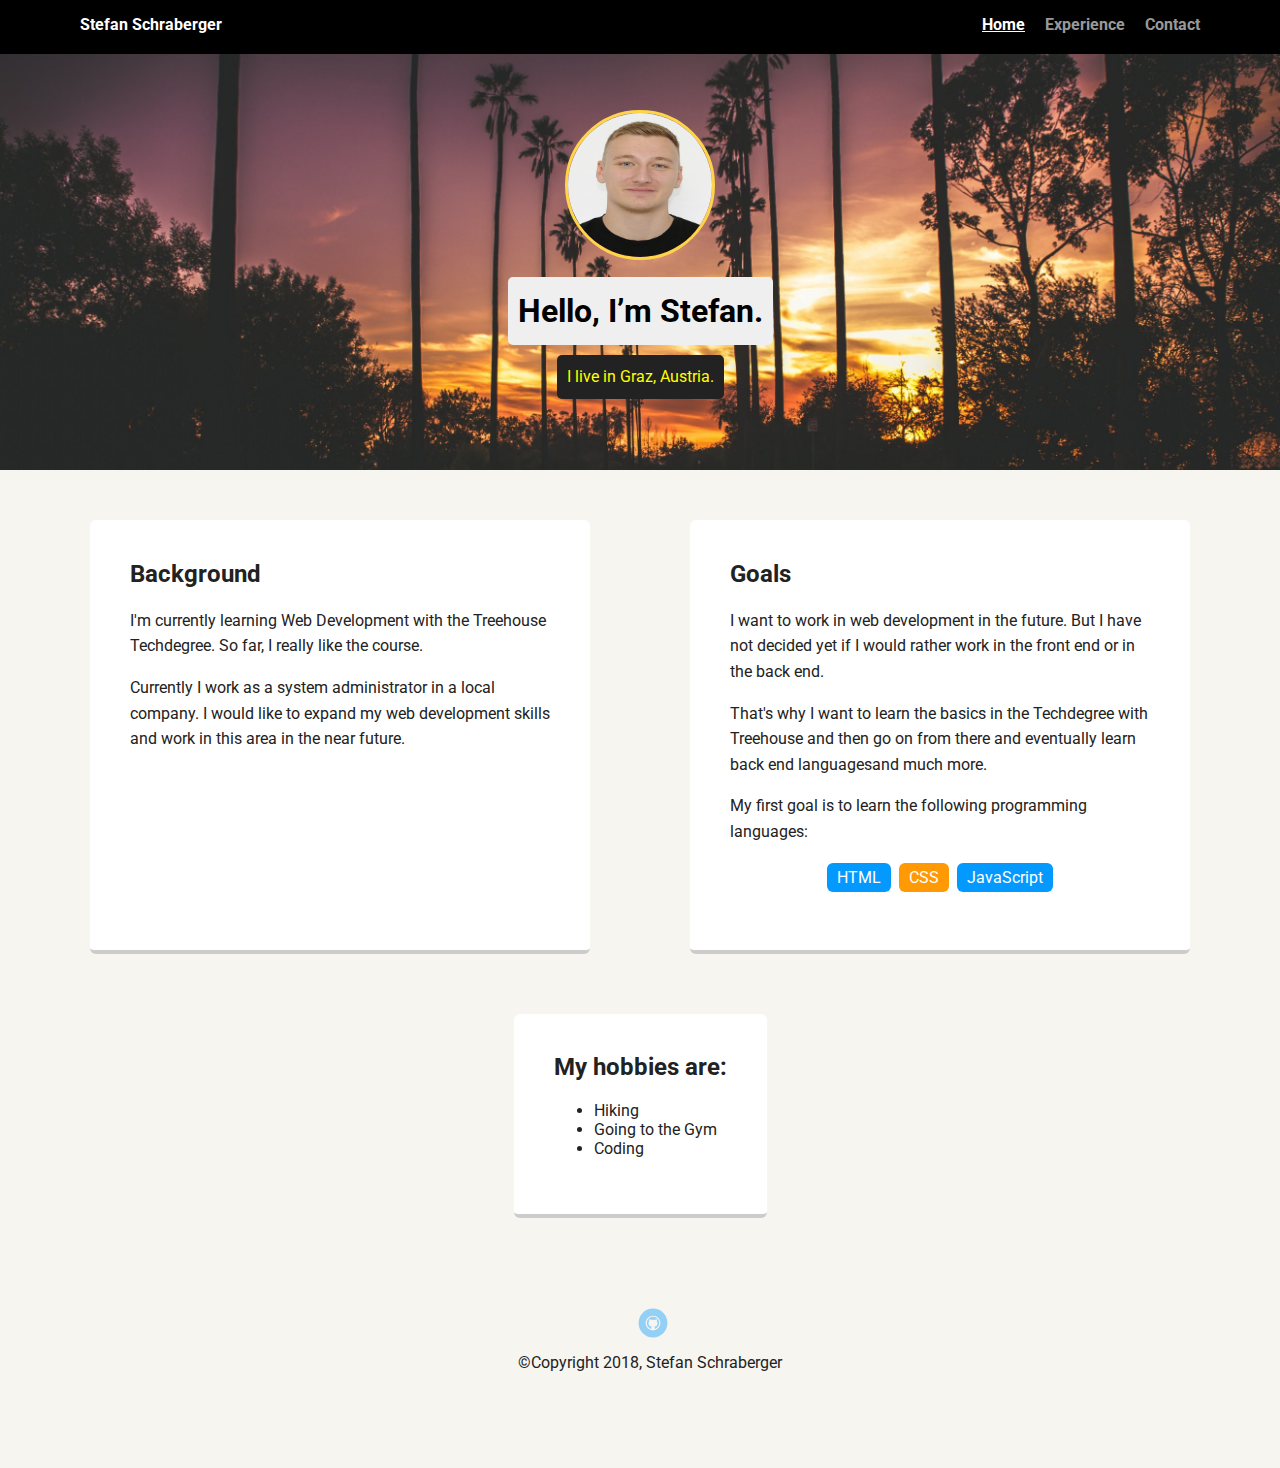
==== index.html @ d4425967 "Project finished" ====
<!DOCTYPE html>
<html lang="en">

<head>
  <meta charset="utf-8" />
  <title>Stefan Schraberger's Profile</title>
  <meta name="viewport" content="width=device-width, initial-scale=1.0" />
  <link rel="stylesheet" href="styles.css" />
  <link href="https://fonts.googleapis.com/css?family=Muli%7CRoboto:400,300,500,700,900" rel="stylesheet" />
</head>

<body>
  <div class="main-nav">
    <ul class="nav">
      <li class="name">Stefan Schraberger</li>
      <li class="active"><a href="index.html">Home</a></li>
      <li><a href="experience.html">Experience</a></li>
      <li><a href="contact.html">Contact</a></li>
    </ul>
  </div>

  <header>
    <img src="images/profileImg.jpg" alt="Drawing of Stefan Schraberger" class="profile-image" />
    <h1 class="tag name">Hello, I’m Stefan.</h1>
    <p class="tag location">I live in Graz, Austria.</p>
  </header>

  <main class="flex">
    <div class="card">
      <h2>Background</h2>
      <p>
        I'm currently learning Web Development with the Treehouse Techdegree.
        So far, I really like the course.
      </p>
      <p>
        Currently I work as a system administrator in a local company. I would
        like to expand my web development skills and work in this area in the
        near future.
      </p>
    </div>

    <div class="card">
      <h2>Goals</h2>
      <p>
        I want to work in web development in the future. But I have not
        decided yet if I would rather work in the front end or in the back
        end.
      </p>
      <p>
        That's why I want to learn the basics in the Techdegree with Treehouse
        and then go on from there and eventually learn back end languages
        ​​and much more.
      </p>
      <p>My first goal is to learn the following programming languages:</p>
      <ul class="skills">
        <li>HTML</li>
        <li>CSS</li>
        <li>JavaScript</li>
      </ul>
    </div>
  </main>
  <aside class="flex">
    <div class="card">
      <h2>My hobbies are:</h2>
      <ul>
        <li>Hiking</li>
        <li>Going to the Gym</li>
        <li>Coding</li>
      </ul>
    </div>
  </aside>
  <footer>
    <ul>
      <li><a href="https://github.com/stefansra" class="social github">Github</a></li>
    </ul>
    <p class="copyright">&copy;Copyright 2018, Stefan Schraberger</p>
  </footer>
</body>

</html>
---- styles.css ----
/* Global Layout Set-up */
* {
  box-sizing: border-box;
}

body {
  margin: 0;
  padding: 0;
  text-align: center;
  font-family: "Roboto", sans-serif;
  color: #222;
  background: #f7f5f0;
}
/* Link Styles */

a {
  text-decoration: none;
  color: #999;
}
a:hover {
  color: #6633ff;
}

/* Section Styles */

.main-nav {
  width: 100%;
  background: black;
  min-height: 30px;
  padding: 10px;
  position: fixed;
  text-align: center;
}
.nav {
  display: flex;
  justify-content: space-around;
  font-weight: 700;
  list-style-type: none;
  margin: 0 auto;
  padding: 0;
}

.nav .name {
  display: block;
  margin-right: auto;
  color: white;
}
.nav li {
  padding: 5px 10px 10px 10px;
}
.nav a {
  transition: all 0.5s;
}
.nav a:hover {
  color: white;
}

.active a{
  color:white;
  text-decoration: underline;
}

header {
  text-align: center;
  background: url("images/backgroundIndex.jpg") no-repeat top center;
  background-size: cover;
  overflow: hidden;
  padding-top: 60px;
}
header {
  line-height: 1.5;
}

#experience {
  background: url("images/backgroundExperience.jpg") no-repeat top center;
}

#experience h1 {
  margin-top: 100px;
}

#contact {
  background: url("images/backgroundContact.jpg") no-repeat top center;
}

#contact h1 {
  margin-top: 100px;
}

header .profile-image {
  margin-top: 50px;
  width: 150px;
  height: 150px;
  border-radius: 50%;
  border: 3px solid #FFD449;
  transition: all 0.8s;
}
header .profile-image:hover {
  transform: scale(1.2) rotate(360deg);
}
.tag {
  background-color: #efefef;
  color: black;
  padding: 10px;
  border-radius: 5px;
  display: table;
  margin: 10px auto;
}
.location {
  background-color: #222;
  color: yellow;
}
.card {
  margin: 30px;
  padding: 20px 40px 40px;
  max-width: 500px;
  text-align: left;
  background: #fff;
  border-bottom: 4px solid #ccc;
  border-radius: 6px;
  transition: all 0.5s;
}
.card:hover {
  border-color: blue;
}

.card2{
  margin: 30px;
  padding: 20px 40px 40px;
  max-width: 1000px;
  min-width: 800px;
  text-align: left;
  background: #fff;
  border-bottom: 4px solid #ccc;
  border-radius: 6px;
  transition: all 0.5s;
}
.card2:hover {
  border-color: blue;
}

ul.skills {
  padding: 0;
  text-align: center;
}

.skills li {
  border-radius: 6px;
  display: inline-block;
  background: #ff9904;
  color: white;
  padding: 5px 10px;
  margin: 2px;
}

.skills li:nth-child(odd) {
  background: #0399ff;
}

footer {
  width: 100%;
  min-height: 30px;
  padding: 20px 0 40px 20px;
}

footer .copyright {
  top: -8px;
  font-size: 0.75em;
}

footer ul {
  list-style-type: none;
  margin: 0;
  padding: 0;
}

footer ul li {
  display: inline-block;
}

a.social {
  display: inline-block;
  text-indent: -9999px;
  margin-left: 5px;
  width: 30px;
  height: 30px;
  background-size: 30px 30px;
  opacity: 0.4;
  transition: all 0.5s;
}
a.twitter {
  background-image: url(images/twitter.svg);
}
a.linkedin {
  background-image: url(images/linkedin.svg);
}
a.github {
  background-image: url(images/github.svg);
}
a.social:hover {
  opacity: 1;
}
.clearfix {
  clear: both;
}

/* Styles for larger screens */
@media screen and (min-width: 720px) {
  .flex {
    display: -ms-flexbox; /* TWEENER - IE 10 */
    display: flex;
    max-width: 1200px;
    -ms-flex-pack: distribute;
    justify-content: space-around;
    margin: 0 auto;
  }

  header {
    min-height: 470px;
  }

  .nav {
    max-width: 1200px;
    padding: 0 30px;
  }

  main {
    padding-top: 20px;
  }

  main p {
    line-height: 1.6em;
  }

  footer {
    font-size: 1.3em;
    max-width: 1200px;
    margin: 40px auto;
  }
}
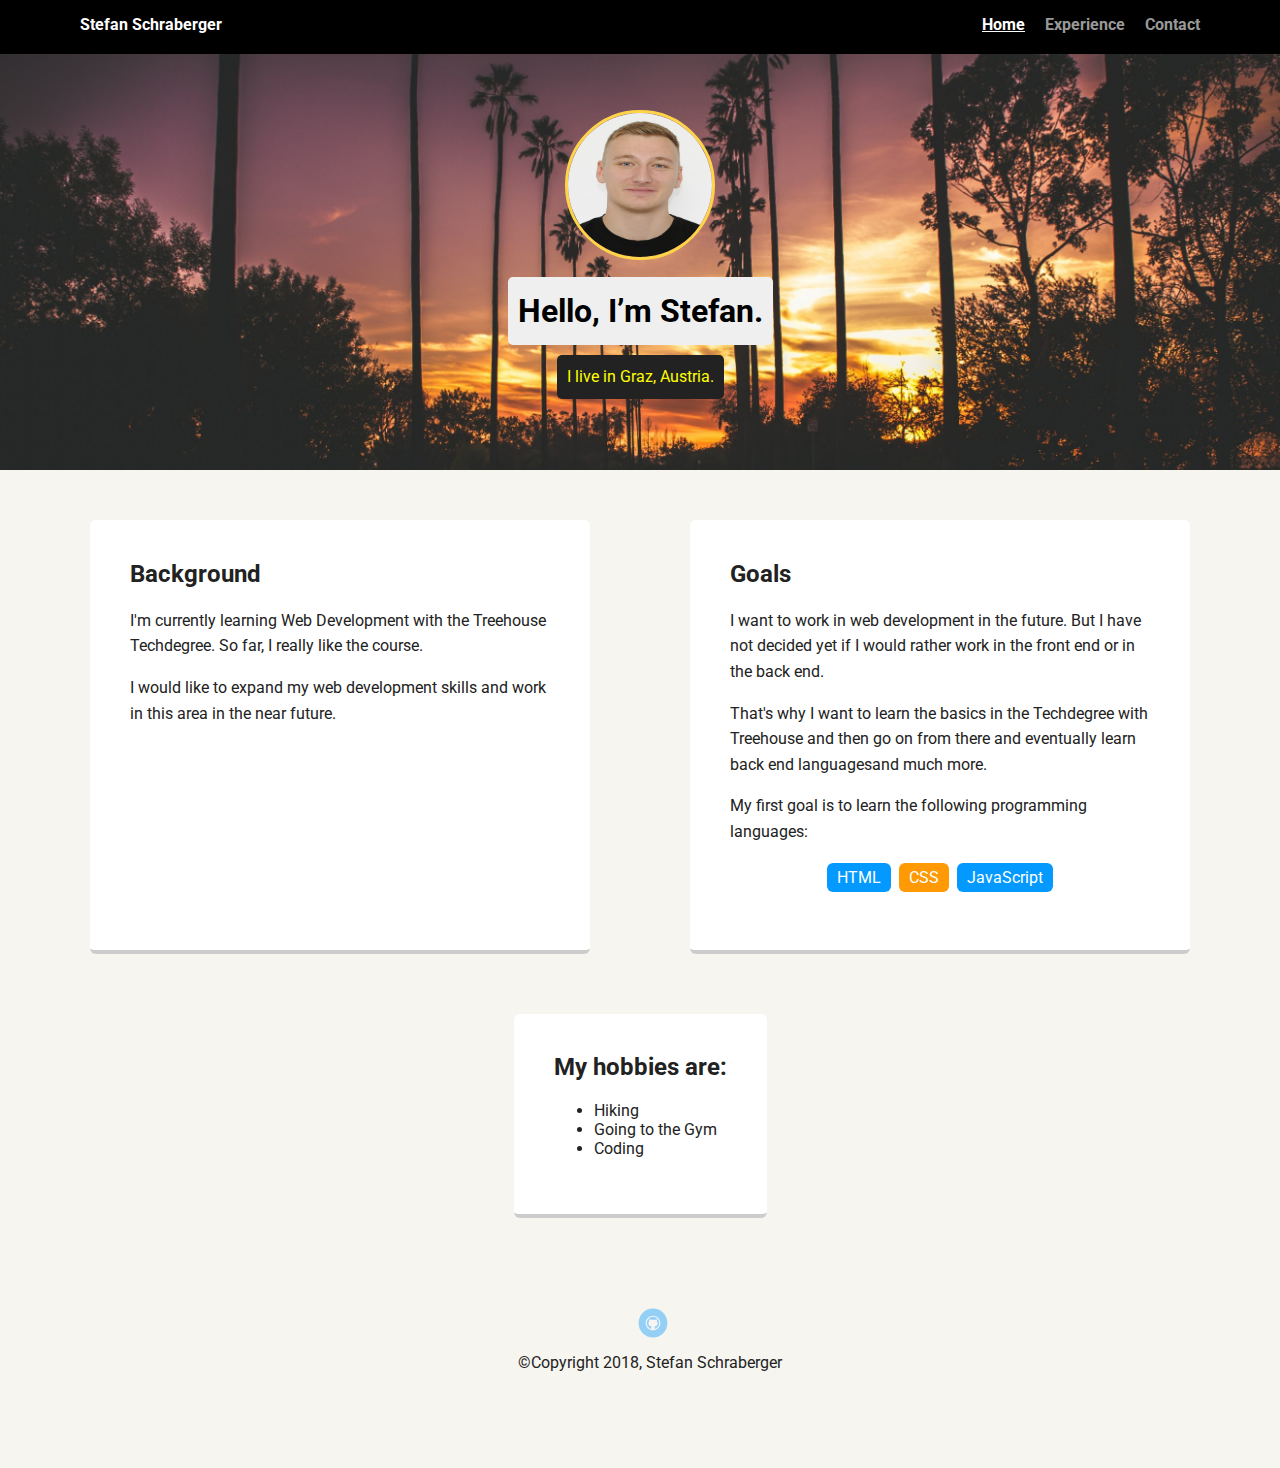
==== commit ed68be1f: "updated" ====
--- a/index.html
+++ b/index.html
@@ -33,7 +33,7 @@
         So far, I really like the course.
       </p>
       <p>
-        Currently I work as a system administrator in a local company. I would
+        I would
         like to expand my web development skills and work in this area in the
         near future.
       </p>
